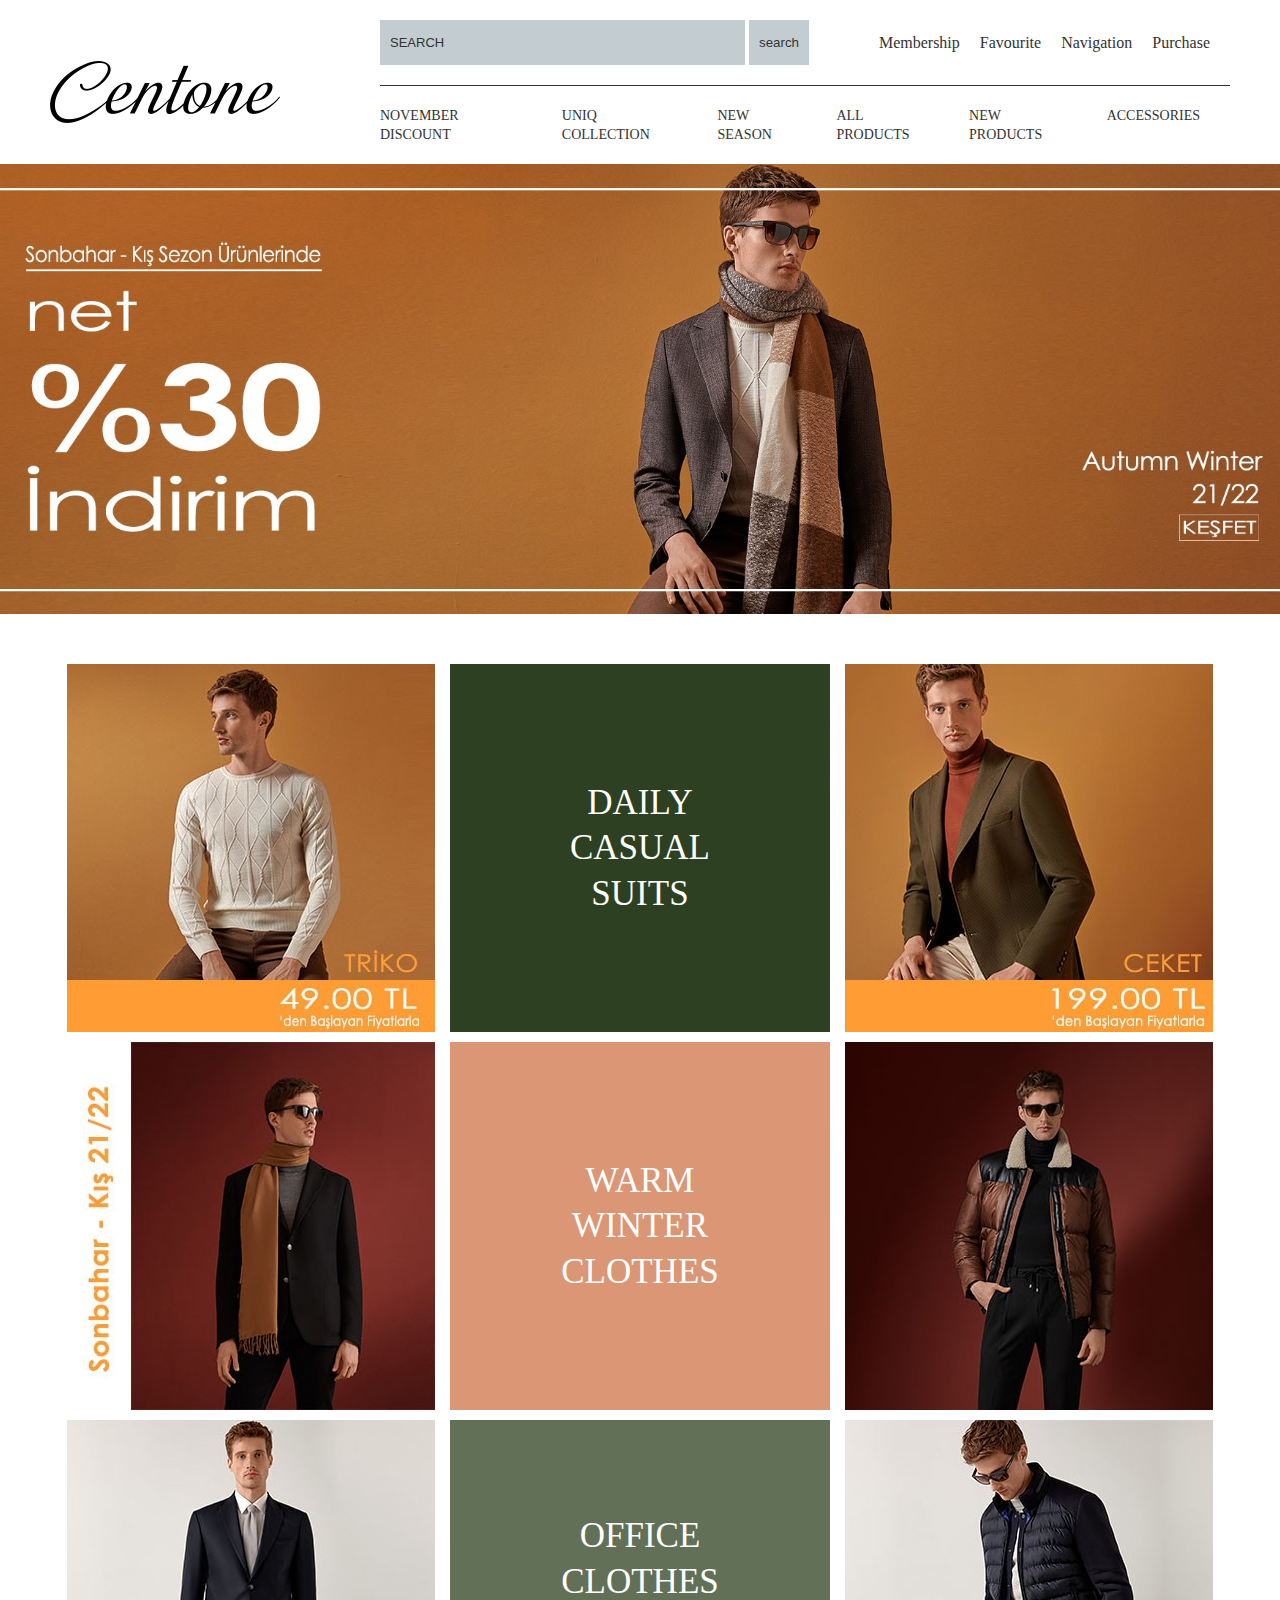
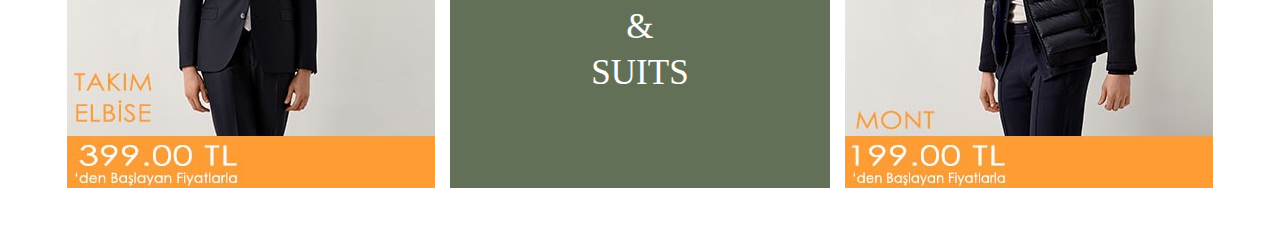
==== homepage.html @ df811024 "modified homepage and detail" ====
<!DOCTYPE html>
<html lang="en">
  <head>
    <meta charset="UTF-8" />
    <meta http-equiv="X-UA-Compatible" content="IE=edge" />
    <meta name="viewport" content="width=device-width, initial-scale=1.0" />
    <title>Centone</title>
    <link rel="stylesheet" href="style.css" />
  </head>
  <body>
    <header class="header">
      <div class="container">
        <div class="header__inner">
          <img class="logo" src="./media/logo.png" alt="centone logo" />
          <div class="header__top">
            <div class="header__top-menu">
              <form class="header__form">
                <input class="header__form-input"
                  type="search"
                  placeholder="search"/>
                <button class="header__form-btn" type="submit">search</button>
              </form>
  
              <nav class="icon-nav">
                <ul class="icon-nav__list">
                  <li class="icon-nav__item">
                    <a href="#" class="icon-nav__link">Membership</a>
                  </li>
                  <li class="icon-nav__item">
                    <a href="#" class="icon-nav__link">Favourite</a>
                  </li>
                  <li class="icon-nav__item">
                    <a href="#" class="icon-nav__link">Navigation</a>
                  </li>
                  <li class="icon-nav__item">
                    <a href="#" class="icon-nav__link">Purchase</a>
                  </li>
                </ul>
              </nav>
            </div>
  
            <nav class="main-nav">
              <ul class="main-nav__list">
                <li class="main-nav__item">
                  <a href="#" class="main-nav__link">November discount</a>
                </li>
                <li class="main-nav__item">
                  <a href="#" class="main-nav__link">Uniq collection</a>
                </li>
                <li class="main-nav__item">
                  <a href="#" class="main-nav__link">New season</a>
                </li>
                <li class="main-nav__item">
                  <a href="#" class="main-nav__link">All products</a>
                </li>
                <li class="main-nav__item">
                  <a href="#" class="main-nav__link">New products</a>
                </li>
                <li class="main-nav__item">
                  <a href="#" class="main-nav__link">Accessories</a>
                </li>
              </ul>
            </nav>
          </div>
        </div>
      </div>

      <div class="banner"></div>
    </header>
    <div class="products-section">
      <div class="section__container">
        <a href="detail.html" class="products__item item-1"><img src="media/triko.jpg" alt="photo of knitwear"></a>
        <a href="detail.html" class="products__item item-2">Daily<br> Casual<br> Suits</a>
        <a href="detail.html" class="products__item item-3"><img src="media/ceket.jpg" alt="photo of jacket"></a>
        <a href="detail.html" class="products__item item-4"><img src="media/scarf.jpg" alt="photo of scarf"></a>
        <a href="detail.html" class="products__item item-5">Warm <br>Winter<br> Clothes</a>
        <a href="detail.html" class="products__item item-6"><img src="media/mont.jpg" alt="photo of coats"></a>
        <a href="detail.html" class="products__item item-7"><img src="media/takim-elbise.jpg" alt="photo of suits"></a>
        <a href="detail.html" class="products__item item-8">Office <br>clothes<br> &<br> Suits</a>
        <a href="detail.html" class="products__item item-9"><img src="media/mont-2.jpg" alt="photo of coats"></a>
      </div>
    </div>
  </body>
</html>
---- style.css ----
* {
  margin: 0;
  padding: 0;
  box-sizing: border-box;
}

body {
  color: #333;
}

ul {
  list-style: none;
}

a {
  text-decoration: none;
  color: inherit;
}
.container {
  max-width: 1650px;
  padding: 0 50px;
  margin: 0 auto;
}

.header {
  padding-top: 20px;
  padding-bottom: 50px;
}

.header__inner {
  display: flex;
  justify-content: space-between;
  align-items: center;
}

.header__top {
  display: flex;
  flex-direction: column;
  flex-grow: 2;
}
.header__top-menu {
  display: flex;
  justify-content: space-between;
  align-items: center;
  padding-bottom: 20px;
  border-bottom: 1px solid #333;

}

.logo {
  margin-right: 100px;
}

.header__form {
}

.header__form-input {
  width: 365px;
  height: 45px;
  background-color: #c3cdd1;
  border: none;
  padding: 5px 10px;
  color: #333;
}

.header__form-input::placeholder {
  color: #333;
  font-size: 13px;
  line-height: 20px;
  text-transform: uppercase;
}

.header__form-btn {
  background-color: #c3cdd1;
  height: 45px;
  border: none;
  padding: 5px 10px;
  color: #333;
  cursor: pointer;
}

.header__form-btn:hover {
  background-color: #aca8a8;
  color: #fff;
}

.icon-nav__list {
  display: flex;
}

.icon-nav__item:not(last-child) {
  margin-right: 20px;
}

.icon-nav__link:hover {
  text-decoration: underline;
  color: #000;
}

.main-nav {
  padding: 20px 0;
}
.main-nav__list {
  display: flex;
}

.main-nav__item:not(last-child) {
  margin-right: 30px;
}

.main-nav__link {
  text-transform: uppercase;
  font-size: 14px;
  line-height: 18px;
}

.main-nav__link:hover {
  text-decoration: underline;
  color: #000;
}

.banner {
  min-height: 450px;
  width: 100%;
  background-image: url(./media/discount.jpg);
  background-size: cover;
  background-repeat: no-repeat;
  background-position: center;
}

.section__container {
  width: 1188px;
  padding: 0 15px;
  margin: 0 auto;
  display: grid;
  grid-template-columns: repeat(3, 1fr);
  grid-template-rows: repeat(3, 1fr);
  gap: 10px;
}

.products-section {
  padding-bottom: 50px;
}

.products__item {
  display: flex;
  align-items: center;
  justify-content: center;
  font-size: 35px;
  line-height: 1.3;
  font-weight: 300;
  color: #fff;
  text-align: center;
  text-transform: uppercase;
}

.item-2 {
  background-color: #2d4022;
}

.item-5 {
  background-color: #db9675;
}

.item-8 {
  background-color: #627057;
}
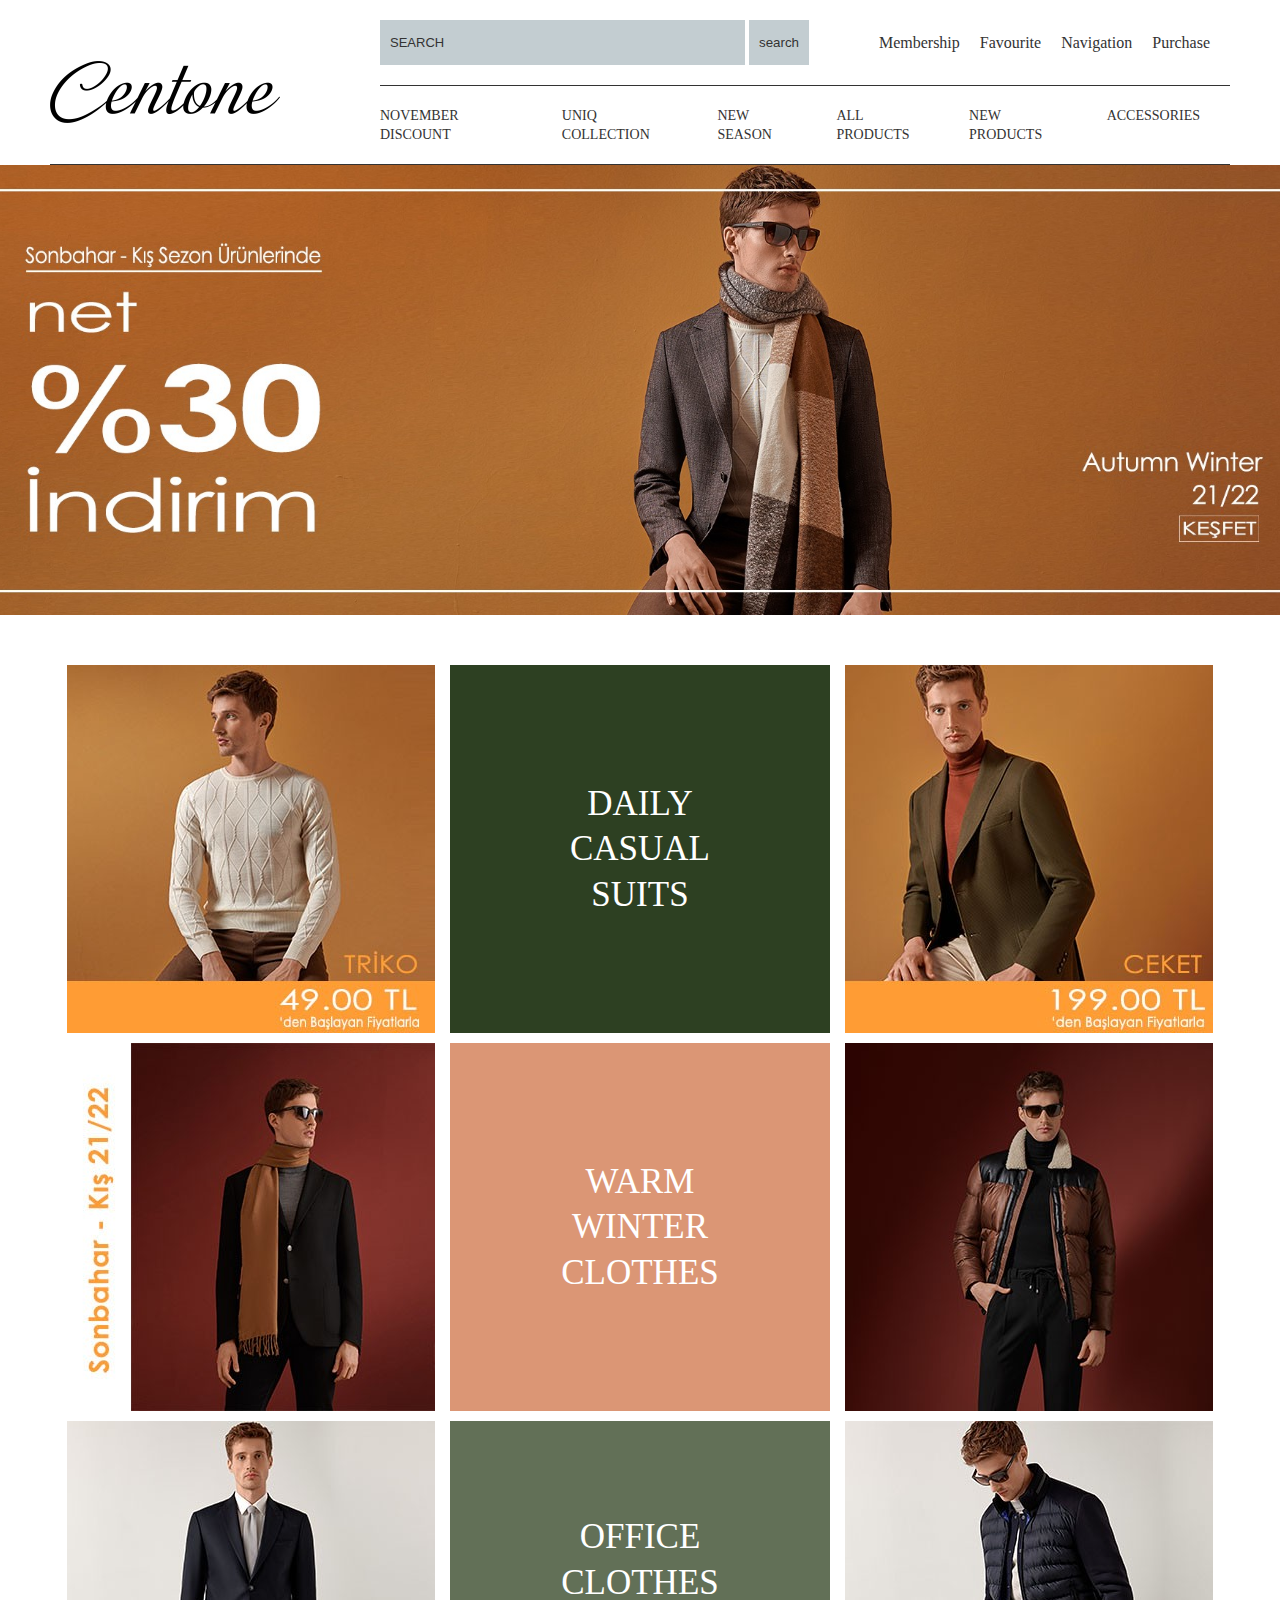
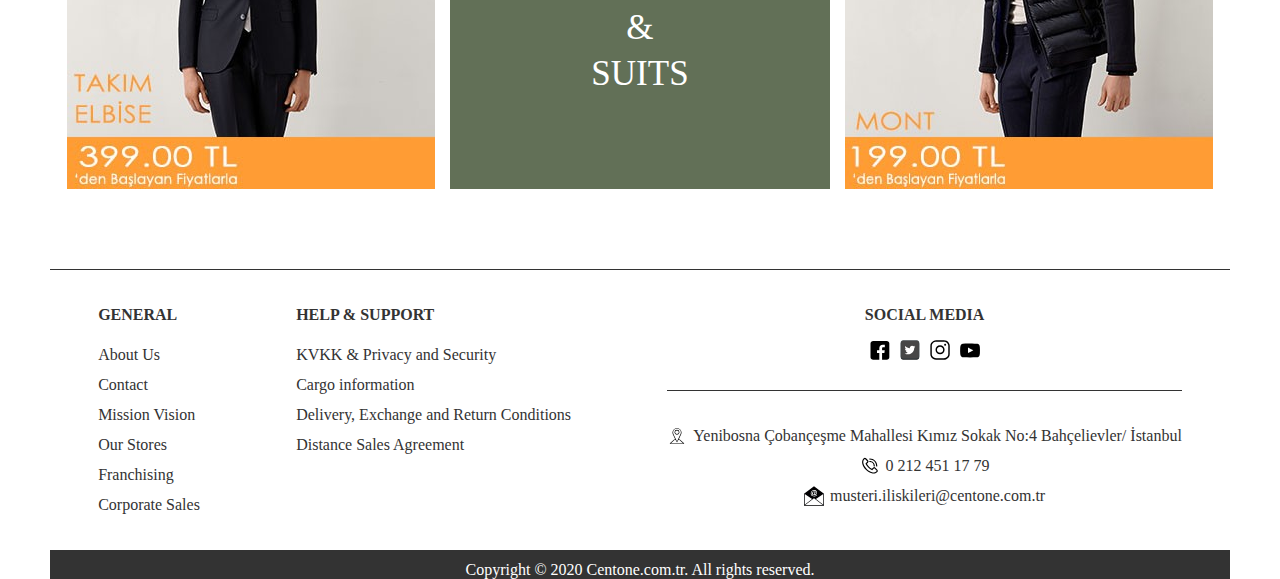
==== commit b3e56b6e: "added footer" ====
--- a/homepage.html
+++ b/homepage.html
@@ -80,5 +80,85 @@
         <a href="detail.html" class="products__item item-9"><img src="media/mont-2.jpg" alt="photo of coats"></a>
       </div>
     </div>
+    <footer class="footer">
+      <div class="container">
+       <div class="footer-top">
+         <div class="footer-menu">
+           <p class="footer-menu__item">
+             General
+           </p>
+           <ul class="footer-menu__list">
+             <li class="footer-menu__item">
+               <a class="footer-menu__link" href="#">About Us</a>
+             </li>
+             <li class="footer-menu__item">
+               <a class="footer-menu__link" href="#">Contact</a>
+             </li>
+             <li class="footer-menu__item">
+               <a class="footer-menu__link" href="#">Mission Vision</a>
+             </li>
+             <li class="footer-menu__item">
+               <a class="footer-menu__link" href="#">Our Stores</a>
+             </li>
+             <li class="footer-menu__item">
+               <a class="footer-menu__link" href="#">Franchising</a>
+             </li>
+             <li class="footer-menu__item">
+               <a class="footer-menu__link" href="#">Corporate Sales</a>
+             </li>
+           </ul>
+         </div>
+         <div class="footer-delivery">
+           <p class="footer-delivery__title">
+             Help & Support
+           </p>
+           <ul class="footer-delivery__list">
+             <li class="footer-delivery__item">
+               <a class="footer-delivery__link" href="#">KVKK & Privacy and Security</a>
+             </li>
+             <li class="footer-delivery__item">
+               <a class="footer-delivery__link" href="#">Cargo information</a>
+             </li>
+             <li class="footer-delivery__item">
+               <a class="footer-delivery__link" href="#">Delivery, Exchange and Return Conditions</a>
+             </li>
+             <li class="footer-delivery__item">
+               <a class="footer-delivery__link" href="#">Distance Sales Agreement</a>
+             </li>
+           </ul>
+         </div>
+         <div class="footer-social">
+           <p class="footer-social__title">
+             Social Media
+           </p>
+           <ul class="footer-social__list">
+             <li class="footer-social__item">
+               <a class="footer-social__link" href="https://www.facebook.com/centoneonline/"><img src="media/facebook.svg" alt="facebook"></a>
+             </li>
+             <li class="footer-social__item">
+               <a class="footer-social__link" href="https://twitter.com/centoneonline"><img src="media/twitter.svg" alt="twitter"></a>
+             </li>
+             <li class="footer-social__item">
+               <a class="footer-social__link" href="https://www.instagram.com/centoneonline/"><img src="media/instagram.svg" alt="instagram"></a>
+             </li>
+             <li class="footer-social__item">
+               <a class="footer-social__link" href="https://www.youtube.com/channel/UCiPnD4jj_-sIjHJXaCa_PuA"><img src="media/youtube.svg" alt="youtube"></a>
+             </li>
+           </ul>
+           <div class="footer-contact">
+             <p class="footer-contact__address">Yenibosna Çobançeşme Mahallesi Kımız Sokak No:4 Bahçelievler/ İstanbul</p>
+             <a class="footer-contact__phone" href="tel:02124511779">0 212 451 17 79</a>
+             <br>
+             <a class="footer-contact__email" href="mailto:musteri.iliskileri@centone.com.tr">musteri.iliskileri@centone.com.tr</a>
+           </div>
+         </div>
+       </div>
+       <div class="footer-bottom">
+         <div class="footer-copy">
+           Copyright © 2020 Centone.com.tr. All rights reserved.
+         </div>
+       </div>
+      </div>
+     </footer>
   </body>
 </html>--- a/style.css
+++ b/style.css
@@ -31,6 +31,7 @@
   display: flex;
   justify-content: space-between;
   align-items: center;
+  border-bottom: 1px solid #333;
 }
 
 .header__top {
@@ -49,9 +50,6 @@
 
 .logo {
   margin-right: 100px;
-}
-
-.header__form {
 }
 
 .header__form-input {
@@ -166,3 +164,213 @@
   background-color: #627057;
 }
 
+.bread-crumbs {
+  padding-left: 55px;
+  padding-bottom: 20px;
+}
+
+.jumper__inner {
+  display: flex;
+  justify-content: space-between;
+}
+
+.jumper__inner-text {
+  width: 400px;
+  text-align: center;
+  height: auto;
+}
+
+.jumper__inner-title {
+  text-transform: uppercase;
+  margin-bottom: 20px;
+  font-weight: bold;
+  font-size: 20px;
+}
+
+.jumper__inner-cost {
+  margin-bottom: 20px;
+  font-size: 20px;
+}
+
+.jumper__inner-cost--discount {
+  padding: 10px 0;
+  border-top: 1px solid #333;
+  border-bottom: 1px solid #333;
+  font-size: 20px;
+}
+
+.jumper__inner-wrapper {
+  display: flex;
+  justify-content: space-evenly;
+  color: white;
+  padding: 20px 0; 
+}
+
+.jumper__inner-color {
+  position: relative;
+  padding-top: 40px;
+  color: black;
+  cursor: pointer;
+  opacity: 0.7;
+}
+
+.jumper__inner-color:before {
+  content: '';
+  position: absolute;
+  width: 30px;
+  height: 30px;
+  background-color: #000;
+  top: 0;
+  left: 2px;
+  border-radius: 50%;
+}
+
+.jumper__inner-color:nth-child(1)::before {
+  background-color: black;
+}
+.jumper__inner-color:nth-child(2)::before {
+  background-color: #c7c72a;
+}
+.jumper__inner-color:nth-child(3)::before {
+  background-color: #6e6e67;
+}
+.jumper__inner-color:nth-child(4)::before {
+  background-color: #0a51e9;
+}
+.jumper__inner-color:nth-child(5)::before {
+  background-color: #2ab5c7;
+}
+
+.jumper__inner-color:hover {
+  text-decoration: underline;
+  opacity: 1;
+}
+
+.size-buttons {
+  display: flex;
+  justify-content: center;
+  margin-bottom: 50px;
+}
+
+.size-buttons__btn {
+  border: 1px solid #a59e9e;
+  width: 40px;
+  height: 40px;
+  border-radius: 10px;
+  padding-top: 10px;
+  background-color: #cec6c6;
+  cursor: pointer;
+}
+
+.size-buttons__btn:hover {
+  color: #ffffff;
+  font-weight: bold;
+  background-color: #000000;
+}
+
+.size-buttons__btn:not(:last-child) {
+  margin-right: 10px;
+}
+
+.cart-button {
+  height: 45px;
+  width: 200px;
+  border: none;
+  padding: 5px 10px;
+  color: #fcfafa;
+  cursor: pointer;
+  background-color: #000000;
+  border: 1px solid transparent;
+  font-size: 20px;
+  border-radius: 10px;
+}
+
+.cart-button:hover {
+  border: 1px solid #070707;
+  color: #000000;
+  background-color: #f8f8f8;
+  
+}
+
+.footer-top {
+  display: flex;
+  justify-content: space-around;
+  padding-top: 30px;
+  padding-bottom: 30px;
+  margin-top: 30px;
+  border-top: 1px solid #333;
+  line-height: 30px;
+}
+
+.footer-bottom {
+  text-align: center;
+  border-top: 1px solid #333;
+  background-color:#333;
+  color: #fff;
+  padding-top: 10px;
+}
+
+.footer-social {
+  text-align: center;
+}
+.footer-social__list {
+  display: flex;
+  justify-content: center;
+  border-bottom: 1px solid #333;
+  padding-bottom: 20px;
+  margin-bottom: 30px;
+}
+
+.footer-top > div > p {
+  text-transform: uppercase;
+  font-weight: bold;
+  margin-bottom: 10px;
+}
+
+.footer-social__link > img {
+  width: 20px;
+  height: 20px;
+}
+
+.footer-social__item:not(:last-child) {
+  margin-right: 10px;
+}
+
+.footer-contact__address, .footer-contact__phone, .footer-contact__email {
+  padding-left: 26px;
+  position: relative;
+}
+.footer-contact__address::before {
+  content: "";
+  position: absolute;
+  background-image: url(./media/place.svg);
+  top: 50%;
+  left: 0;
+  transform: translateY(-50%);
+  width: 20px;
+  height: 20px;
+}
+
+
+.footer-contact__phone::before {
+  content: "";
+  position: absolute;
+  background-image: url(./media/phone.svg);
+  top: 50%;
+  left: 0;
+  transform: translateY(-50%);
+  width: 20px;
+  height: 20px;
+}
+
+.footer-contact__email::before {
+  content: "";
+  position: absolute;
+  background-image: url(./media/email.svg);
+  background-size: contain;
+  top: 50%;
+  left: 0;
+  transform: translateY(-50%);
+  width: 20px;
+  height: 20px;
+}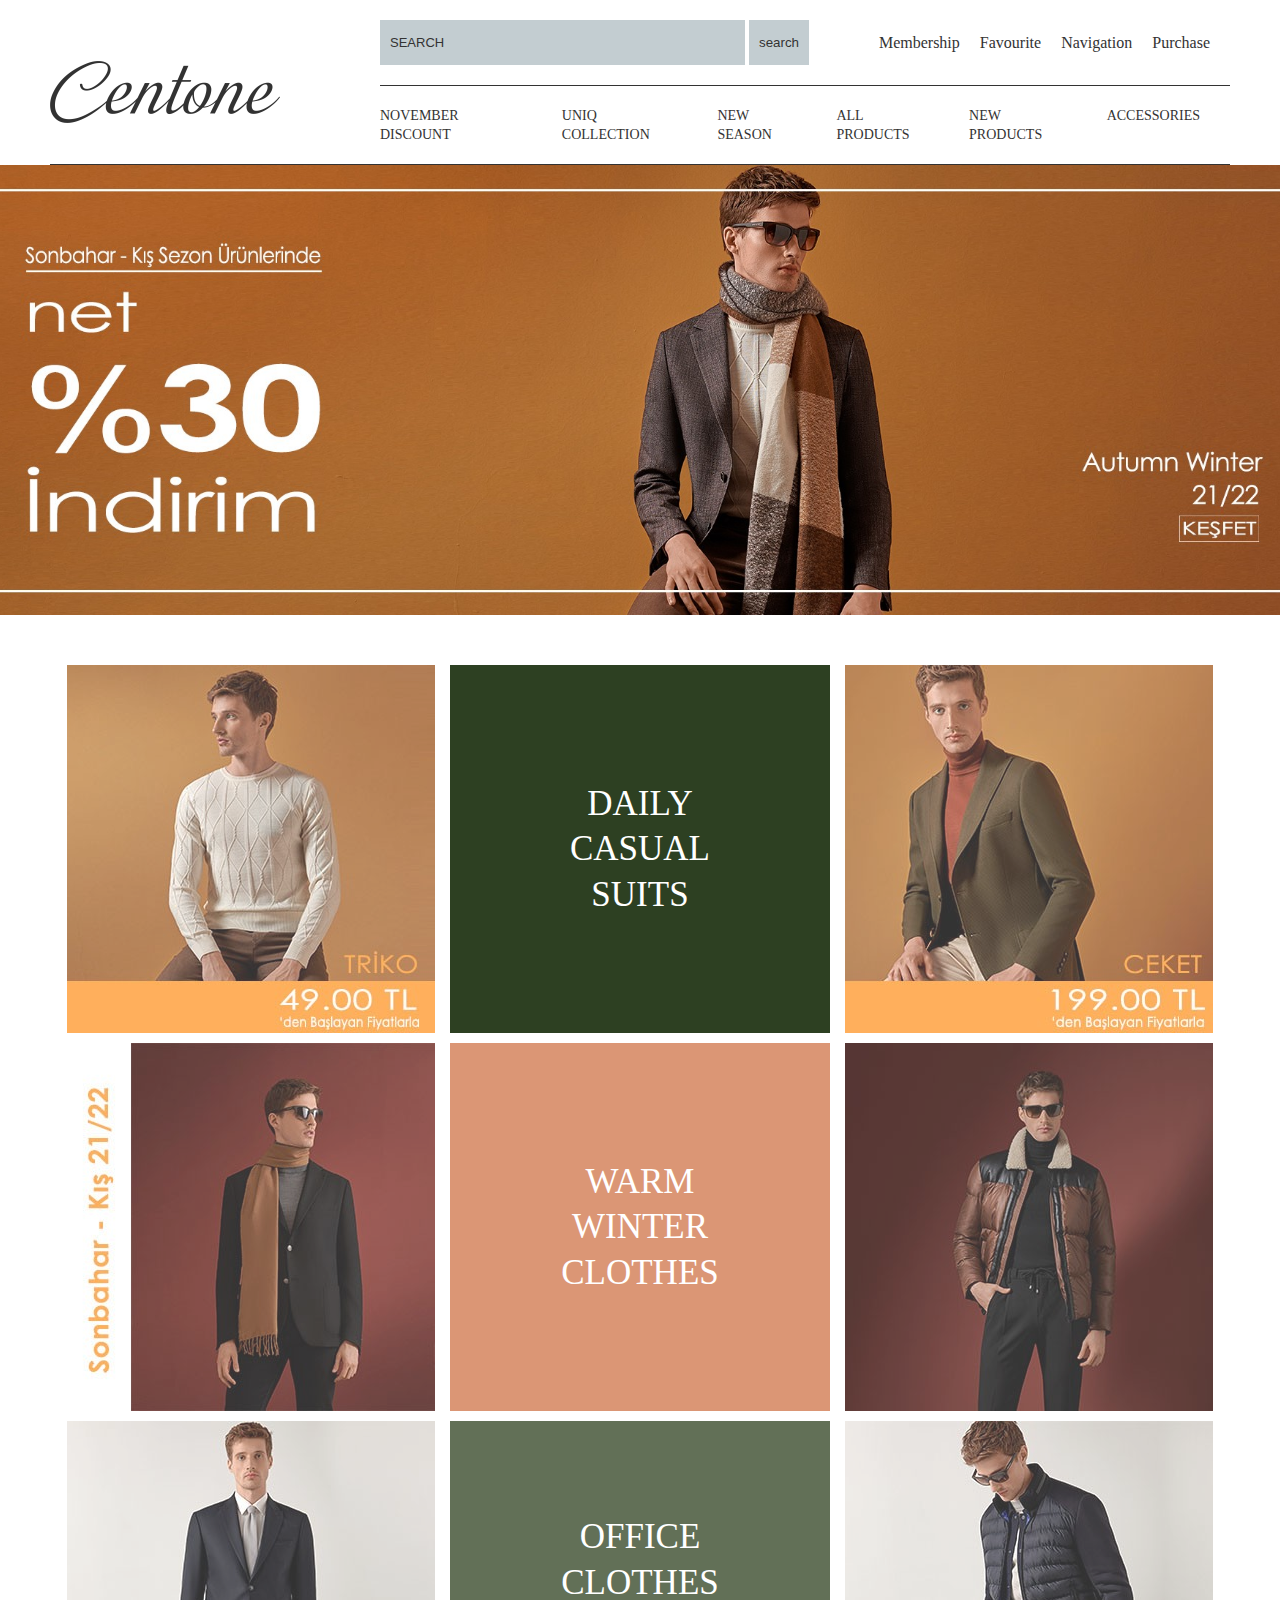
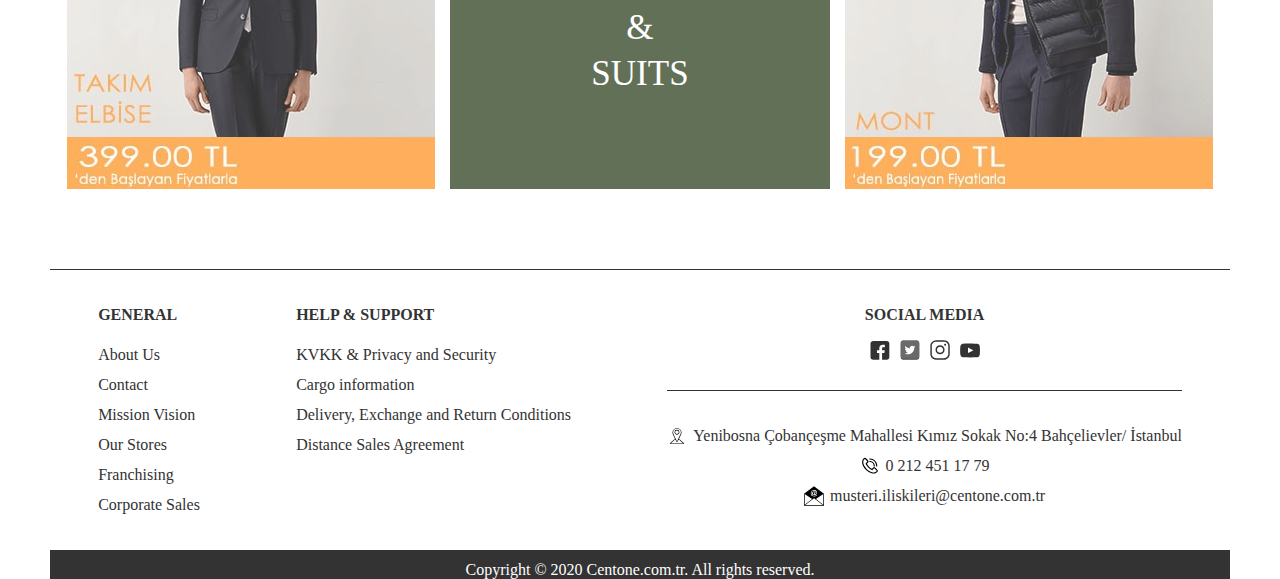
==== commit 78eb14a3: "adding comment to html to test how it works" ====
--- a/homepage.html
+++ b/homepage.html
@@ -1,164 +1,215 @@
 <!DOCTYPE html>
 <html lang="en">
-  <head>
-    <meta charset="UTF-8" />
-    <meta http-equiv="X-UA-Compatible" content="IE=edge" />
-    <meta name="viewport" content="width=device-width, initial-scale=1.0" />
-    <title>Centone</title>
-    <link rel="stylesheet" href="style.css" />
-  </head>
-  <body>
-    <header class="header">
-      <div class="container">
-        <div class="header__inner">
-          <img class="logo" src="./media/logo.png" alt="centone logo" />
-          <div class="header__top">
-            <div class="header__top-menu">
-              <form class="header__form">
-                <input class="header__form-input"
-                  type="search"
-                  placeholder="search"/>
-                <button class="header__form-btn" type="submit">search</button>
-              </form>
-  
-              <nav class="icon-nav">
-                <ul class="icon-nav__list">
-                  <li class="icon-nav__item">
-                    <a href="#" class="icon-nav__link">Membership</a>
-                  </li>
-                  <li class="icon-nav__item">
-                    <a href="#" class="icon-nav__link">Favourite</a>
-                  </li>
-                  <li class="icon-nav__item">
-                    <a href="#" class="icon-nav__link">Navigation</a>
-                  </li>
-                  <li class="icon-nav__item">
-                    <a href="#" class="icon-nav__link">Purchase</a>
-                  </li>
-                </ul>
-              </nav>
-            </div>
-  
-            <nav class="main-nav">
-              <ul class="main-nav__list">
-                <li class="main-nav__item">
-                  <a href="#" class="main-nav__link">November discount</a>
-                </li>
-                <li class="main-nav__item">
-                  <a href="#" class="main-nav__link">Uniq collection</a>
-                </li>
-                <li class="main-nav__item">
-                  <a href="#" class="main-nav__link">New season</a>
-                </li>
-                <li class="main-nav__item">
-                  <a href="#" class="main-nav__link">All products</a>
-                </li>
-                <li class="main-nav__item">
-                  <a href="#" class="main-nav__link">New products</a>
-                </li>
-                <li class="main-nav__item">
-                  <a href="#" class="main-nav__link">Accessories</a>
-                </li>
-              </ul>
-            </nav>
-          </div>
-        </div>
-      </div>
+	<head>
+		<meta charset="UTF-8" />
+		<meta http-equiv="X-UA-Compatible" content="IE=edge" />
+		<meta name="viewport" content="width=device-width, initial-scale=1.0" />
+		<title>Centone</title>
+		<link rel="stylesheet" href="style.css" />
+	</head>
+	<body>
+		<header class="header">
+			<div class="container">
+				<div class="header__inner">
+					<img class="logo" src="./media/logo.png" alt="centone logo" />
+					<div class="header__top">
+						<div class="header__top-menu">
+							<form class="header__form">
+								<input
+									class="header__form-input"
+									type="search"
+									placeholder="search"
+								/>
+								<button class="header__form-btn" type="submit">search</button>
+							</form>
 
-      <div class="banner"></div>
-    </header>
-    <div class="products-section">
-      <div class="section__container">
-        <a href="detail.html" class="products__item item-1"><img src="media/triko.jpg" alt="photo of knitwear"></a>
-        <a href="detail.html" class="products__item item-2">Daily<br> Casual<br> Suits</a>
-        <a href="detail.html" class="products__item item-3"><img src="media/ceket.jpg" alt="photo of jacket"></a>
-        <a href="detail.html" class="products__item item-4"><img src="media/scarf.jpg" alt="photo of scarf"></a>
-        <a href="detail.html" class="products__item item-5">Warm <br>Winter<br> Clothes</a>
-        <a href="detail.html" class="products__item item-6"><img src="media/mont.jpg" alt="photo of coats"></a>
-        <a href="detail.html" class="products__item item-7"><img src="media/takim-elbise.jpg" alt="photo of suits"></a>
-        <a href="detail.html" class="products__item item-8">Office <br>clothes<br> &<br> Suits</a>
-        <a href="detail.html" class="products__item item-9"><img src="media/mont-2.jpg" alt="photo of coats"></a>
-      </div>
-    </div>
-    <footer class="footer">
-      <div class="container">
-       <div class="footer-top">
-         <div class="footer-menu">
-           <p class="footer-menu__item">
-             General
-           </p>
-           <ul class="footer-menu__list">
-             <li class="footer-menu__item">
-               <a class="footer-menu__link" href="#">About Us</a>
-             </li>
-             <li class="footer-menu__item">
-               <a class="footer-menu__link" href="#">Contact</a>
-             </li>
-             <li class="footer-menu__item">
-               <a class="footer-menu__link" href="#">Mission Vision</a>
-             </li>
-             <li class="footer-menu__item">
-               <a class="footer-menu__link" href="#">Our Stores</a>
-             </li>
-             <li class="footer-menu__item">
-               <a class="footer-menu__link" href="#">Franchising</a>
-             </li>
-             <li class="footer-menu__item">
-               <a class="footer-menu__link" href="#">Corporate Sales</a>
-             </li>
-           </ul>
-         </div>
-         <div class="footer-delivery">
-           <p class="footer-delivery__title">
-             Help & Support
-           </p>
-           <ul class="footer-delivery__list">
-             <li class="footer-delivery__item">
-               <a class="footer-delivery__link" href="#">KVKK & Privacy and Security</a>
-             </li>
-             <li class="footer-delivery__item">
-               <a class="footer-delivery__link" href="#">Cargo information</a>
-             </li>
-             <li class="footer-delivery__item">
-               <a class="footer-delivery__link" href="#">Delivery, Exchange and Return Conditions</a>
-             </li>
-             <li class="footer-delivery__item">
-               <a class="footer-delivery__link" href="#">Distance Sales Agreement</a>
-             </li>
-           </ul>
-         </div>
-         <div class="footer-social">
-           <p class="footer-social__title">
-             Social Media
-           </p>
-           <ul class="footer-social__list">
-             <li class="footer-social__item">
-               <a class="footer-social__link" href="https://www.facebook.com/centoneonline/"><img src="media/facebook.svg" alt="facebook"></a>
-             </li>
-             <li class="footer-social__item">
-               <a class="footer-social__link" href="https://twitter.com/centoneonline"><img src="media/twitter.svg" alt="twitter"></a>
-             </li>
-             <li class="footer-social__item">
-               <a class="footer-social__link" href="https://www.instagram.com/centoneonline/"><img src="media/instagram.svg" alt="instagram"></a>
-             </li>
-             <li class="footer-social__item">
-               <a class="footer-social__link" href="https://www.youtube.com/channel/UCiPnD4jj_-sIjHJXaCa_PuA"><img src="media/youtube.svg" alt="youtube"></a>
-             </li>
-           </ul>
-           <div class="footer-contact">
-             <p class="footer-contact__address">Yenibosna Çobançeşme Mahallesi Kımız Sokak No:4 Bahçelievler/ İstanbul</p>
-             <a class="footer-contact__phone" href="tel:02124511779">0 212 451 17 79</a>
-             <br>
-             <a class="footer-contact__email" href="mailto:musteri.iliskileri@centone.com.tr">musteri.iliskileri@centone.com.tr</a>
-           </div>
-         </div>
-       </div>
-       <div class="footer-bottom">
-         <div class="footer-copy">
-           Copyright © 2020 Centone.com.tr. All rights reserved.
-         </div>
-       </div>
-      </div>
-     </footer>
-  </body>
-</html>+							<nav class="icon-nav">
+								<ul class="icon-nav__list">
+									<li class="icon-nav__item">
+										<a href="#" class="icon-nav__link">Membership</a>
+									</li>
+									<li class="icon-nav__item">
+										<a href="#" class="icon-nav__link">Favourite</a>
+									</li>
+									<li class="icon-nav__item">
+										<a href="#" class="icon-nav__link">Navigation</a>
+									</li>
+									<li class="icon-nav__item">
+										<a href="#" class="icon-nav__link">Purchase</a>
+									</li>
+								</ul>
+							</nav>
+						</div>
+
+						<nav class="main-nav">
+							<ul class="main-nav__list">
+								<li class="main-nav__item">
+									<a href="#" class="main-nav__link">November discount</a>
+								</li>
+								<li class="main-nav__item">
+									<a href="#" class="main-nav__link">Uniq collection</a>
+								</li>
+								<li class="main-nav__item">
+									<a href="#" class="main-nav__link">New season</a>
+								</li>
+								<li class="main-nav__item">
+									<a href="#" class="main-nav__link">All products</a>
+								</li>
+								<li class="main-nav__item">
+									<a href="#" class="main-nav__link">New products</a>
+								</li>
+								<li class="main-nav__item">
+									<a href="#" class="main-nav__link">Accessories</a>
+								</li>
+							</ul>
+						</nav>
+					</div>
+				</div>
+			</div>
+
+			<div class="banner"></div>
+		</header>
+		<div class="products-section">
+			<div class="section__container">
+				<a href="detail.html" class="products__item item-1"
+					><img src="media/triko.jpg" alt="photo of knitwear"
+				/></a>
+				<a href="detail.html" class="products__item item-2"
+					>Daily<br />
+					Casual<br />
+					Suits</a
+				>
+				<a href="detail.html" class="products__item item-3"
+					><img src="media/ceket.jpg" alt="photo of jacket"
+				/></a>
+				<a href="detail.html" class="products__item item-4"
+					><img src="media/scarf.jpg" alt="photo of scarf"
+				/></a>
+				<a href="detail.html" class="products__item item-5"
+					>Warm <br />Winter<br />
+					Clothes</a
+				>
+				<a href="detail.html" class="products__item item-6"
+					><img src="media/mont.jpg" alt="photo of coats"
+				/></a>
+				<a href="detail.html" class="products__item item-7"
+					><img src="media/takim-elbise.jpg" alt="photo of suits"
+				/></a>
+				<a href="detail.html" class="products__item item-8"
+					>Office <br />clothes<br />
+					&<br />
+					Suits</a
+				>
+				<a href="detail.html" class="products__item item-9"
+					><img src="media/mont-2.jpg" alt="photo of coats"
+				/></a>
+			</div>
+		</div>
+		<footer class="footer">
+			<div class="container">
+				<div class="footer-top">
+					<div class="footer-menu">
+						<p class="footer-menu__item">General</p>
+						<ul class="footer-menu__list">
+							<li class="footer-menu__item">
+								<a class="footer-menu__link" href="#">About Us</a>
+							</li>
+							<li class="footer-menu__item">
+								<a class="footer-menu__link" href="#">Contact</a>
+							</li>
+							<li class="footer-menu__item">
+								<a class="footer-menu__link" href="#">Mission Vision</a>
+							</li>
+							<li class="footer-menu__item">
+								<a class="footer-menu__link" href="#">Our Stores</a>
+							</li>
+							<li class="footer-menu__item">
+								<a class="footer-menu__link" href="#">Franchising</a>
+							</li>
+							<li class="footer-menu__item">
+								<a class="footer-menu__link" href="#">Corporate Sales</a>
+							</li>
+						</ul>
+					</div>
+					<div class="footer-delivery">
+						<p class="footer-delivery__title">Help & Support</p>
+						<ul class="footer-delivery__list">
+							<li class="footer-delivery__item">
+								<a class="footer-delivery__link" href="#"
+									>KVKK & Privacy and Security</a
+								>
+							</li>
+							<li class="footer-delivery__item">
+								<a class="footer-delivery__link" href="#">Cargo information</a>
+							</li>
+							<li class="footer-delivery__item">
+								<a class="footer-delivery__link" href="#"
+									>Delivery, Exchange and Return Conditions</a
+								>
+							</li>
+							<li class="footer-delivery__item">
+								<a class="footer-delivery__link" href="#"
+									>Distance Sales Agreement</a
+								>
+							</li>
+						</ul>
+					</div>
+					<div class="footer-social">
+						<p class="footer-social__title">Social Media</p>
+						<ul class="footer-social__list">
+							<li class="footer-social__item">
+								<a
+									class="footer-social__link"
+									href="https://www.facebook.com/centoneonline/"
+									><img src="media/facebook.svg" alt="facebook"
+								/></a>
+							</li>
+							<li class="footer-social__item">
+								<a
+									class="footer-social__link"
+									href="https://twitter.com/centoneonline"
+									><img src="media/twitter.svg" alt="twitter"
+								/></a>
+							</li>
+							<li class="footer-social__item">
+								<a
+									class="footer-social__link"
+									href="https://www.instagram.com/centoneonline/"
+									><img src="media/instagram.svg" alt="instagram"
+								/></a>
+							</li>
+							<li class="footer-social__item">
+								<a
+									class="footer-social__link"
+									href="https://www.youtube.com/channel/UCiPnD4jj_-sIjHJXaCa_PuA"
+									><img src="media/youtube.svg" alt="youtube"
+								/></a>
+							</li>
+						</ul>
+						<div class="footer-contact">
+							<p class="footer-contact__address">
+								Yenibosna Çobançeşme Mahallesi Kımız Sokak No:4 Bahçelievler/
+								İstanbul
+							</p>
+							<a class="footer-contact__phone" href="tel:02124511779"
+								>0 212 451 17 79</a
+							>
+							<br />
+							<a
+								class="footer-contact__email"
+								href="mailto:musteri.iliskileri@centone.com.tr"
+								>musteri.iliskileri@centone.com.tr</a
+							>
+						</div>
+					</div>
+				</div>
+				<div class="footer-bottom">
+					<div class="footer-copy">
+						Copyright © 2020 Centone.com.tr. All rights reserved.
+					</div>
+				</div>
+			</div>
+			<!-- <section class="test"></section> -->
+		</footer>
+	</body>
+</html>
--- a/style.css
+++ b/style.css
@@ -90,9 +90,15 @@
   margin-right: 20px;
 }
 
+.icon-nav__link {
+  display: inline-block;
+  transition: transform 1s;
+}
+
 .icon-nav__link:hover {
   text-decoration: underline;
-  color: #000;
+  color: #333;
+  transform:scale(1.1) 
 }
 
 .main-nav {
@@ -138,6 +144,14 @@
 
 .products-section {
   padding-bottom: 50px;
+}
+
+img {
+  opacity: 0.8;
+}
+
+img:hover {
+  opacity: 1.0;
 }
 
 .products__item {
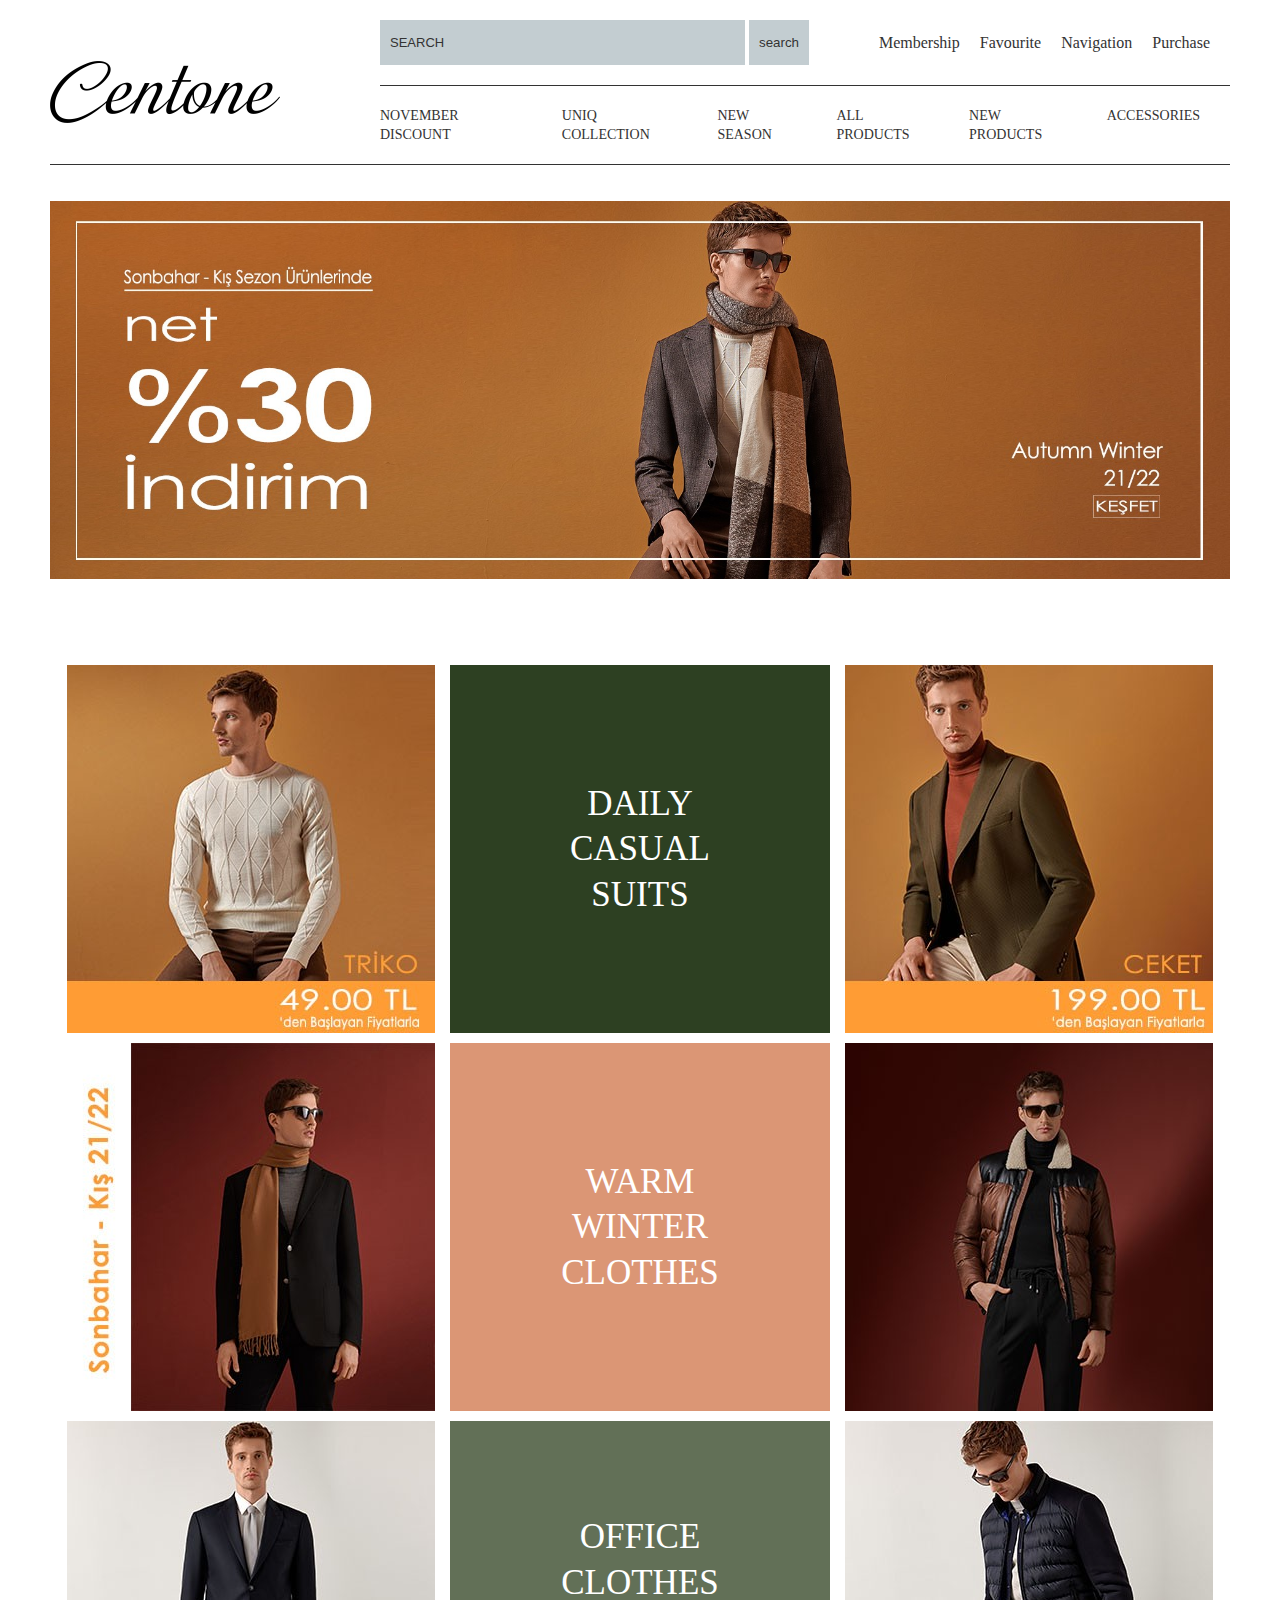
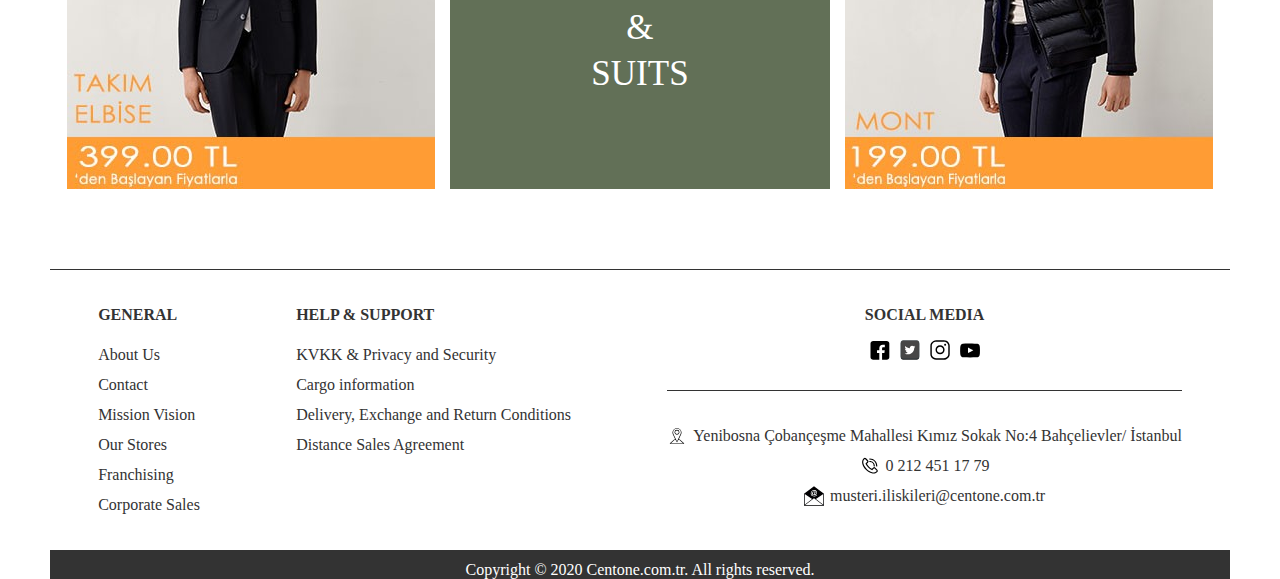
==== commit 591934e3: "responsive header" ====
--- a/homepage.html
+++ b/homepage.html
@@ -15,11 +15,7 @@
 					<div class="header__top">
 						<div class="header__top-menu">
 							<form class="header__form">
-								<input
-									class="header__form-input"
-									type="search"
-									placeholder="search"
-								/>
+								<input class="header__form-input" type="search" placeholder="search" />
 								<button class="header__form-btn" type="submit">search</button>
 							</form>
 
@@ -65,44 +61,63 @@
 						</nav>
 					</div>
 				</div>
+				<div class="banner"></div>
+				<div class="banner-text">
+					<h1 class="banner-text__title">Discount 30%</h1>
+					<p>Autumn-Winter 21/22</p>
+					<a class="banner-text__btn" href="detail.html">More</a>
+				</div>
 			</div>
-
-			<div class="banner"></div>
 		</header>
 		<div class="products-section">
 			<div class="section__container">
-				<a href="detail.html" class="products__item item-1"
-					><img src="media/triko.jpg" alt="photo of knitwear"
-				/></a>
-				<a href="detail.html" class="products__item item-2"
-					>Daily<br />
-					Casual<br />
-					Suits</a
-				>
-				<a href="detail.html" class="products__item item-3"
-					><img src="media/ceket.jpg" alt="photo of jacket"
-				/></a>
-				<a href="detail.html" class="products__item item-4"
-					><img src="media/scarf.jpg" alt="photo of scarf"
-				/></a>
-				<a href="detail.html" class="products__item item-5"
-					>Warm <br />Winter<br />
-					Clothes</a
-				>
-				<a href="detail.html" class="products__item item-6"
-					><img src="media/mont.jpg" alt="photo of coats"
-				/></a>
-				<a href="detail.html" class="products__item item-7"
-					><img src="media/takim-elbise.jpg" alt="photo of suits"
-				/></a>
-				<a href="detail.html" class="products__item item-8"
-					>Office <br />clothes<br />
-					&<br />
-					Suits</a
-				>
-				<a href="detail.html" class="products__item item-9"
-					><img src="media/mont-2.jpg" alt="photo of coats"
-				/></a>
+				<ul class="products__item">
+					<li class="products__item-list">
+						<a href="detail.html" class="products__item-link item-1"
+							><p class="products__item-text">More detail</p>
+							<img src="media/triko.jpg" alt="photo of knitwear"
+						/></a>
+					</li>
+					<li class="products__item-list">
+						<a href="detail.html" class="products__item-link item-2"> Daily<br />Casual<br />Suits</a>
+					</li>
+					<li class="products__item-list">
+						<a href="detail.html" class="products__item-link item-3"
+							><p class="products__item-text">More detail</p>
+							<img src="media/ceket.jpg" alt="photo of jacket"
+						/></a>
+					</li>
+					<li class="products__item-list">
+						<a href="detail.html" class="products__item-link item-4"
+							><p class="products__item-text">More detail</p>
+							<img src="media/scarf.jpg" alt="photo of scarf"
+						/></a>
+					</li>
+					<li class="products__item-list">
+						<a href="detail.html" class="products__item-link item-5"> Warm <br />Winter<br />Clothes</a>
+					</li>
+					<li class="products__item-list">
+						<a href="detail.html" class="products__item-link item-6"
+							><p class="products__item-text">More detail</p>
+							<img src="media/mont.jpg" alt="photo of coats"
+						/></a>
+					</li>
+					<li class="products__item-list">
+						<a href="detail.html" class="products__item-link item-7"
+							><p class="products__item-text">More detail</p>
+							<img src="media/takim-elbise.jpg" alt="photo of suits"
+						/></a>
+					</li>
+					<li class="products__item-list">
+						<a href="detail.html" class="products__item-link item-8"> Office<br />clothes<br />&<br />Suits</a>
+					</li>
+					<li class="products__item-list">
+						<a href="detail.html" class="products__item-link item-9"
+							><p class="products__item-text">More detail</p>
+							<img src="media/mont-2.jpg" alt="photo of coats"
+						/></a>
+					</li>
+				</ul>
 			</div>
 		</div>
 		<footer class="footer">
@@ -135,22 +150,16 @@
 						<p class="footer-delivery__title">Help & Support</p>
 						<ul class="footer-delivery__list">
 							<li class="footer-delivery__item">
-								<a class="footer-delivery__link" href="#"
-									>KVKK & Privacy and Security</a
-								>
+								<a class="footer-delivery__link" href="#">KVKK & Privacy and Security</a>
 							</li>
 							<li class="footer-delivery__item">
 								<a class="footer-delivery__link" href="#">Cargo information</a>
 							</li>
 							<li class="footer-delivery__item">
-								<a class="footer-delivery__link" href="#"
-									>Delivery, Exchange and Return Conditions</a
-								>
+								<a class="footer-delivery__link" href="#">Delivery, Exchange and Return Conditions</a>
 							</li>
 							<li class="footer-delivery__item">
-								<a class="footer-delivery__link" href="#"
-									>Distance Sales Agreement</a
-								>
+								<a class="footer-delivery__link" href="#">Distance Sales Agreement</a>
 							</li>
 						</ul>
 					</div>
@@ -158,58 +167,31 @@
 						<p class="footer-social__title">Social Media</p>
 						<ul class="footer-social__list">
 							<li class="footer-social__item">
-								<a
-									class="footer-social__link"
-									href="https://www.facebook.com/centoneonline/"
-									><img src="media/facebook.svg" alt="facebook"
-								/></a>
+								<a class="footer-social__link" href="https://www.facebook.com/centoneonline/"><img src="media/facebook.svg" alt="facebook" /></a>
 							</li>
 							<li class="footer-social__item">
-								<a
-									class="footer-social__link"
-									href="https://twitter.com/centoneonline"
-									><img src="media/twitter.svg" alt="twitter"
-								/></a>
+								<a class="footer-social__link" href="https://twitter.com/centoneonline"><img src="media/twitter.svg" alt="twitter" /></a>
 							</li>
 							<li class="footer-social__item">
-								<a
-									class="footer-social__link"
-									href="https://www.instagram.com/centoneonline/"
-									><img src="media/instagram.svg" alt="instagram"
-								/></a>
+								<a class="footer-social__link" href="https://www.instagram.com/centoneonline/"><img src="media/instagram.svg" alt="instagram" /></a>
 							</li>
 							<li class="footer-social__item">
-								<a
-									class="footer-social__link"
-									href="https://www.youtube.com/channel/UCiPnD4jj_-sIjHJXaCa_PuA"
-									><img src="media/youtube.svg" alt="youtube"
-								/></a>
+								<a class="footer-social__link" href="https://www.youtube.com/channel/UCiPnD4jj_-sIjHJXaCa_PuA"><img src="media/youtube.svg" alt="youtube" /></a>
 							</li>
 						</ul>
 						<div class="footer-contact">
-							<p class="footer-contact__address">
-								Yenibosna Çobançeşme Mahallesi Kımız Sokak No:4 Bahçelievler/
-								İstanbul
-							</p>
-							<a class="footer-contact__phone" href="tel:02124511779"
-								>0 212 451 17 79</a
-							>
+							<p class="footer-contact__address">Yenibosna Çobançeşme Mahallesi Kımız Sokak No:4 Bahçelievler/ İstanbul</p>
+							<a class="footer-contact__phone" href="tel:02124511779">0 212 451 17 79</a>
 							<br />
-							<a
-								class="footer-contact__email"
-								href="mailto:musteri.iliskileri@centone.com.tr"
-								>musteri.iliskileri@centone.com.tr</a
-							>
+							<a class="footer-contact__email" href="mailto:musteri.iliskileri@centone.com.tr">musteri.iliskileri@centone.com.tr</a>
 						</div>
 					</div>
 				</div>
 				<div class="footer-bottom">
-					<div class="footer-copy">
-						Copyright © 2020 Centone.com.tr. All rights reserved.
-					</div>
+					<div class="footer-copy">Copyright © 2020 Centone.com.tr. All rights reserved.</div>
 				</div>
 			</div>
-			<!-- <section class="test"></section> -->
+			<!-- <section class="test">test</section> -->
 		</footer>
 	</body>
 </html>
--- a/style.css
+++ b/style.css
@@ -1,390 +1,622 @@
 * {
-  margin: 0;
-  padding: 0;
-  box-sizing: border-box;
+	margin: 0;
+	padding: 0;
+	box-sizing: border-box;
 }
 
 body {
-  color: #333;
+	color: #333;
 }
 
 ul {
-  list-style: none;
+	list-style: none;
 }
 
 a {
-  text-decoration: none;
-  color: inherit;
+	text-decoration: none;
+	color: inherit;
 }
 .container {
-  max-width: 1650px;
-  padding: 0 50px;
-  margin: 0 auto;
+	max-width: 1650px;
+	padding: 0 50px;
+	margin: 0 auto;
 }
 
 .header {
-  padding-top: 20px;
-  padding-bottom: 50px;
+	padding-top: 20px;
+	padding-bottom: 50px;
 }
 
 .header__inner {
-  display: flex;
-  justify-content: space-between;
-  align-items: center;
-  border-bottom: 1px solid #333;
+	display: flex;
+	justify-content: space-between;
+	align-items: center;
+	border-bottom: 1px solid #333;
 }
 
 .header__top {
-  display: flex;
-  flex-direction: column;
-  flex-grow: 2;
+	display: flex;
+	flex-direction: column;
+	flex-grow: 2;
 }
 .header__top-menu {
-  display: flex;
-  justify-content: space-between;
-  align-items: center;
-  padding-bottom: 20px;
-  border-bottom: 1px solid #333;
-
+	display: flex;
+	justify-content: space-between;
+	align-items: center;
+	padding-bottom: 20px;
+	border-bottom: 1px solid #333;
 }
 
 .logo {
-  margin-right: 100px;
+	margin-right: 100px;
 }
 
 .header__form-input {
-  width: 365px;
-  height: 45px;
-  background-color: #c3cdd1;
-  border: none;
-  padding: 5px 10px;
-  color: #333;
+	width: 365px;
+	height: 45px;
+	background-color: #c3cdd1;
+	border: none;
+	padding: 5px 10px;
+	color: #333;
 }
 
 .header__form-input::placeholder {
-  color: #333;
-  font-size: 13px;
-  line-height: 20px;
-  text-transform: uppercase;
+	color: #333;
+	font-size: 13px;
+	line-height: 20px;
+	text-transform: uppercase;
 }
 
 .header__form-btn {
-  background-color: #c3cdd1;
-  height: 45px;
-  border: none;
-  padding: 5px 10px;
-  color: #333;
-  cursor: pointer;
+	background-color: #c3cdd1;
+	height: 45px;
+	border: none;
+	padding: 5px 10px;
+	color: #333;
+	cursor: pointer;
 }
 
 .header__form-btn:hover {
-  background-color: #aca8a8;
-  color: #fff;
+	background-color: #aca8a8;
+	color: #fff;
 }
 
 .icon-nav__list {
-  display: flex;
+	display: flex;
 }
 
 .icon-nav__item:not(last-child) {
-  margin-right: 20px;
+	margin-right: 20px;
 }
 
 .icon-nav__link {
-  display: inline-block;
-  transition: transform 1s;
+	display: inline-block;
+	transition: transform 1s;
 }
 
 .icon-nav__link:hover {
-  text-decoration: underline;
-  color: #333;
-  transform:scale(1.1) 
+	text-decoration: underline;
+	color: #333;
+	transform: scale(1.1);
 }
 
 .main-nav {
-  padding: 20px 0;
+	padding: 20px 0;
 }
 .main-nav__list {
-  display: flex;
+	display: flex;
 }
 
 .main-nav__item:not(last-child) {
-  margin-right: 30px;
+	margin-right: 30px;
 }
 
 .main-nav__link {
-  text-transform: uppercase;
-  font-size: 14px;
-  line-height: 18px;
+	text-transform: uppercase;
+	font-size: 14px;
+	line-height: 18px;
 }
 
 .main-nav__link:hover {
-  text-decoration: underline;
-  color: #000;
+	text-decoration: underline;
+	color: #000;
 }
 
 .banner {
-  min-height: 450px;
-  width: 100%;
-  background-image: url(./media/discount.jpg);
-  background-size: cover;
-  background-repeat: no-repeat;
-  background-position: center;
-}
-
-.section__container {
-  width: 1188px;
-  padding: 0 15px;
-  margin: 0 auto;
-  display: grid;
-  grid-template-columns: repeat(3, 1fr);
-  grid-template-rows: repeat(3, 1fr);
-  gap: 10px;
+	min-height: 450px;
+	width: 100%;
+	background-image: url(./media/discount.jpg);
+	background-size: contain;
+	background-repeat: no-repeat;
+	background-position: center;
+	padding: 0 50px;
+	margin: 0 auto;
+}
+
+.banner-text {
+	display: none;
+}
+
+.products__item {
+	width: 1188px;
+	padding: 0 15px;
+	margin: 0 auto;
+	display: grid;
+	grid-template-columns: repeat(3, 1fr);
+	grid-template-rows: repeat(3, 1fr);
+	gap: 10px;
 }
 
 .products-section {
-  padding-bottom: 50px;
-}
-
-img {
-  opacity: 0.8;
-}
-
-img:hover {
-  opacity: 1.0;
-}
-
-.products__item {
-  display: flex;
-  align-items: center;
-  justify-content: center;
-  font-size: 35px;
-  line-height: 1.3;
-  font-weight: 300;
-  color: #fff;
-  text-align: center;
-  text-transform: uppercase;
+	padding-bottom: 50px;
+}
+
+.products__item-link > img {
+	opacity: 1;
+}
+
+.products__item-link > img:hover {
+	opacity: 0.2;
+}
+
+.products__item-list:hover .products__item-text {
+	display: block;
+	border: 2px solid #000;
+	font-size: small;
+	color: #000;
+	padding: 10px 15px;
+	font-weight: 900;
+}
+
+.products__item-text {
+	position: absolute;
+	display: none;
+}
+
+.products__item-link {
+	display: flex;
+	align-items: center;
+	justify-content: center;
+	font-size: 35px;
+	line-height: 1.3;
+	font-weight: 300;
+	color: #fff;
+	text-align: center;
+	text-transform: uppercase;
+	position: relative;
+	height: 100%;
 }
 
 .item-2 {
-  background-color: #2d4022;
+	background-color: #2d4022;
 }
 
 .item-5 {
-  background-color: #db9675;
+	background-color: #db9675;
 }
 
 .item-8 {
-  background-color: #627057;
+	background-color: #627057;
 }
 
 .bread-crumbs {
-  padding-left: 55px;
-  padding-bottom: 20px;
+	padding-left: 55px;
+	padding-bottom: 20px;
 }
 
 .jumper__inner {
-  display: flex;
-  justify-content: space-between;
+	display: flex;
+	justify-content: space-between;
 }
 
 .jumper__inner-text {
-  width: 400px;
-  text-align: center;
-  height: auto;
+	width: 400px;
+	text-align: center;
+	height: auto;
 }
 
 .jumper__inner-title {
-  text-transform: uppercase;
-  margin-bottom: 20px;
-  font-weight: bold;
-  font-size: 20px;
+	text-transform: uppercase;
+	margin-bottom: 20px;
+	font-weight: bold;
+	font-size: 20px;
 }
 
 .jumper__inner-cost {
-  margin-bottom: 20px;
-  font-size: 20px;
+	margin-bottom: 20px;
+	font-size: 20px;
 }
 
 .jumper__inner-cost--discount {
-  padding: 10px 0;
-  border-top: 1px solid #333;
-  border-bottom: 1px solid #333;
-  font-size: 20px;
+	padding: 10px 0;
+	border-top: 1px solid #333;
+	border-bottom: 1px solid #333;
+	font-size: 20px;
 }
 
 .jumper__inner-wrapper {
-  display: flex;
-  justify-content: space-evenly;
-  color: white;
-  padding: 20px 0; 
+	display: flex;
+	justify-content: space-evenly;
+	color: white;
+	padding: 20px 0;
 }
 
 .jumper__inner-color {
-  position: relative;
-  padding-top: 40px;
-  color: black;
-  cursor: pointer;
-  opacity: 0.7;
+	position: relative;
+	padding-top: 40px;
+	color: black;
+	cursor: pointer;
+	opacity: 0.7;
 }
 
 .jumper__inner-color:before {
-  content: '';
-  position: absolute;
-  width: 30px;
-  height: 30px;
-  background-color: #000;
-  top: 0;
-  left: 2px;
-  border-radius: 50%;
+	content: '';
+	position: absolute;
+	width: 30px;
+	height: 30px;
+	background-color: #000;
+	top: 0;
+	left: 2px;
+	border-radius: 50%;
 }
 
 .jumper__inner-color:nth-child(1)::before {
-  background-color: black;
+	background-color: black;
 }
 .jumper__inner-color:nth-child(2)::before {
-  background-color: #c7c72a;
+	background-color: #c7c72a;
 }
 .jumper__inner-color:nth-child(3)::before {
-  background-color: #6e6e67;
+	background-color: #6e6e67;
 }
 .jumper__inner-color:nth-child(4)::before {
-  background-color: #0a51e9;
+	background-color: #0a51e9;
 }
 .jumper__inner-color:nth-child(5)::before {
-  background-color: #2ab5c7;
+	background-color: #2ab5c7;
 }
 
 .jumper__inner-color:hover {
-  text-decoration: underline;
-  opacity: 1;
+	text-decoration: underline;
+	opacity: 1;
 }
 
 .size-buttons {
-  display: flex;
-  justify-content: center;
-  margin-bottom: 50px;
+	display: flex;
+	justify-content: center;
+	margin-bottom: 50px;
 }
 
 .size-buttons__btn {
-  border: 1px solid #a59e9e;
-  width: 40px;
-  height: 40px;
-  border-radius: 10px;
-  padding-top: 10px;
-  background-color: #cec6c6;
-  cursor: pointer;
+	border: 1px solid #a59e9e;
+	width: 40px;
+	height: 40px;
+	border-radius: 10px;
+	padding-top: 10px;
+	background-color: #cec6c6;
+	cursor: pointer;
 }
 
 .size-buttons__btn:hover {
-  color: #ffffff;
-  font-weight: bold;
-  background-color: #000000;
+	color: #ffffff;
+	font-weight: bold;
+	background-color: #000000;
 }
 
 .size-buttons__btn:not(:last-child) {
-  margin-right: 10px;
+	margin-right: 10px;
 }
 
 .cart-button {
-  height: 45px;
-  width: 200px;
-  border: none;
-  padding: 5px 10px;
-  color: #fcfafa;
-  cursor: pointer;
-  background-color: #000000;
-  border: 1px solid transparent;
-  font-size: 20px;
-  border-radius: 10px;
+	height: 45px;
+	width: 200px;
+	border: none;
+	padding: 5px 10px;
+	color: #fcfafa;
+	cursor: pointer;
+	background-color: #000000;
+	border: 1px solid transparent;
+	font-size: 20px;
+	border-radius: 10px;
 }
 
 .cart-button:hover {
-  border: 1px solid #070707;
-  color: #000000;
-  background-color: #f8f8f8;
-  
+	border: 1px solid #070707;
+	color: #000000;
+	background-color: #f8f8f8;
 }
 
 .footer-top {
-  display: flex;
-  justify-content: space-around;
-  padding-top: 30px;
-  padding-bottom: 30px;
-  margin-top: 30px;
-  border-top: 1px solid #333;
-  line-height: 30px;
+	display: flex;
+	justify-content: space-around;
+	padding-top: 30px;
+	padding-bottom: 30px;
+	margin-top: 30px;
+	border-top: 1px solid #333;
+	line-height: 30px;
 }
 
 .footer-bottom {
-  text-align: center;
-  border-top: 1px solid #333;
-  background-color:#333;
-  color: #fff;
-  padding-top: 10px;
+	text-align: center;
+	border-top: 1px solid #333;
+	background-color: #333;
+	color: #fff;
+	padding-top: 10px;
 }
 
 .footer-social {
-  text-align: center;
+	text-align: center;
 }
 .footer-social__list {
-  display: flex;
-  justify-content: center;
-  border-bottom: 1px solid #333;
-  padding-bottom: 20px;
-  margin-bottom: 30px;
+	display: flex;
+	justify-content: center;
+	border-bottom: 1px solid #333;
+	padding-bottom: 20px;
+	margin-bottom: 30px;
 }
 
 .footer-top > div > p {
-  text-transform: uppercase;
-  font-weight: bold;
-  margin-bottom: 10px;
+	text-transform: uppercase;
+	font-weight: bold;
+	margin-bottom: 10px;
 }
 
 .footer-social__link > img {
-  width: 20px;
-  height: 20px;
+	width: 20px;
+	height: 20px;
 }
 
 .footer-social__item:not(:last-child) {
-  margin-right: 10px;
-}
-
-.footer-contact__address, .footer-contact__phone, .footer-contact__email {
-  padding-left: 26px;
-  position: relative;
+	margin-right: 10px;
+}
+
+.footer-contact__address,
+.footer-contact__phone,
+.footer-contact__email {
+	padding-left: 26px;
+	position: relative;
 }
 .footer-contact__address::before {
-  content: "";
-  position: absolute;
-  background-image: url(./media/place.svg);
-  top: 50%;
-  left: 0;
-  transform: translateY(-50%);
-  width: 20px;
-  height: 20px;
-}
-
+	content: '';
+	position: absolute;
+	background-image: url(./media/place.svg);
+	top: 50%;
+	left: 0;
+	transform: translateY(-50%);
+	width: 20px;
+	height: 20px;
+}
 
 .footer-contact__phone::before {
-  content: "";
-  position: absolute;
-  background-image: url(./media/phone.svg);
-  top: 50%;
-  left: 0;
-  transform: translateY(-50%);
-  width: 20px;
-  height: 20px;
+	content: '';
+	position: absolute;
+	background-image: url(./media/phone.svg);
+	top: 50%;
+	left: 0;
+	transform: translateY(-50%);
+	width: 20px;
+	height: 20px;
 }
 
 .footer-contact__email::before {
-  content: "";
-  position: absolute;
-  background-image: url(./media/email.svg);
-  background-size: contain;
-  top: 50%;
-  left: 0;
-  transform: translateY(-50%);
-  width: 20px;
-  height: 20px;
-}+	content: '';
+	position: absolute;
+	background-image: url(./media/email.svg);
+	background-size: contain;
+	top: 50%;
+	left: 0;
+	transform: translateY(-50%);
+	width: 20px;
+	height: 20px;
+}
+
+/* ADAPTIVE */
+@media screen and (max-width: 1350px) {
+	.banner {
+		width: 100%;
+	}
+}
+
+@media screen and (max-width: 1300px) {
+	.banner {
+		width: 100%;
+	}
+}
+
+@media screen and (max-width: 1220px) {
+	.banner {
+		width: 100%;
+	}
+}
+
+@media screen and (max-width: 1200px) {
+	.icon-nav__list {
+		flex-wrap: wrap;
+	}
+	.header__form-input {
+		flex-wrap: wrap;
+		width: 350px;
+	}
+	.header__form-btn {
+		flex-wrap: wrap;
+		margin-top: 10px;
+	}
+	.main-nav__list {
+		flex-wrap: wrap;
+	}
+
+	.banner {
+		width: 1100px;
+	}
+	.logo {
+		width: 200px;
+	}
+}
+
+@media screen and (max-width: 1150px) {
+	.icon-nav__list {
+		flex-wrap: wrap;
+	}
+	.header__form-input {
+		flex-wrap: wrap;
+		width: 300px;
+	}
+	.header__form-btn {
+		flex-wrap: wrap;
+		margin-top: 10px;
+	}
+	.main-nav__list {
+		flex-wrap: wrap;
+	}
+
+	.banner {
+		width: 1100px;
+	}
+	.logo {
+		width: 150px;
+	}
+}
+
+@media screen and (max-width: 1100px) {
+	.icon-nav__list {
+		flex-wrap: wrap;
+	}
+	.header__form-input {
+		flex-wrap: wrap;
+		width: 280px;
+	}
+	.header__form-btn {
+		flex-wrap: wrap;
+		margin-top: 10px;
+	}
+	.main-nav__list {
+		flex-wrap: wrap;
+		margin-left: 5px;
+	}
+
+	.banner {
+		width: 100%;
+		padding: 0 0;
+	}
+	.logo {
+		width: 130px;
+	}
+}
+
+@media screen and (max-width: 1050px) {
+	.icon-nav__list {
+		flex-wrap: wrap;
+	}
+	.header__form-input {
+		flex-wrap: wrap;
+		width: 250px;
+	}
+	.header__form-btn {
+		flex-wrap: wrap;
+		margin-top: 10px;
+	}
+	.main-nav__list {
+		flex-wrap: wrap;
+		margin-left: 5px;
+	}
+
+	.banner {
+		width: 100%;
+	}
+	.logo {
+		width: 110px;
+	}
+}
+
+@media screen and (max-width: 1000px) {
+	.icon-nav__list {
+		flex-wrap: wrap;
+	}
+	.header__form-input {
+		flex-wrap: wrap;
+		width: 250px;
+	}
+	.header__form-btn {
+		flex-wrap: wrap;
+		margin-top: 10px;
+	}
+	.main-nav__list {
+		flex-wrap: wrap;
+		margin-left: 5px;
+	}
+
+	.banner {
+		width: 100%;
+		display: none;
+	}
+	.banner-text {
+		display: flex;
+		flex-direction: column;
+		align-items: center;
+		color: #e66109;
+		border: 1px solid #7e7777;
+		padding: 20px 50px;
+		background-color: #d6d5cb;
+	}
+	.banner-text__btn {
+		border: 1px solid #c0842a;
+		padding: 3px 10px;
+	}
+	p {
+		margin-bottom: 10px;
+		font-weight: 900;
+	}
+	.logo {
+		width: 110px;
+	}
+}
+
+@media screen and (max-width: 850px) {
+	.icon-nav__list {
+		flex-wrap: wrap;
+		margin-left: 5px;
+	}
+	.header__form-input {
+		flex-wrap: wrap;
+		width: 200px;
+	}
+	.header__form-btn {
+		flex-wrap: wrap;
+		margin-top: 10px;
+	}
+	.main-nav__list {
+		flex-wrap: wrap;
+		margin-left: 10px;
+	}
+
+	.main-nav__link {
+		flex-wrap: wrap;
+		margin-left: 10px;
+		margin-bottom: 10px;
+	}
+
+	.banner {
+		width: 100%;
+		display: none;
+	}
+	.banner-text {
+		display: flex;
+		flex-direction: column;
+		align-items: center;
+		color: #e66109;
+		border: 1px solid #7e7777;
+		padding: 20px 50px;
+		background-color: #d6d5cb;
+	}
+	.banner-text__btn {
+		border: 1px solid #c0842a;
+		padding: 3px 10px;
+	}
+	p {
+		margin-bottom: 10px;
+		font-weight: 900;
+	}
+	.logo {
+		width: 110px;
+	}
+}
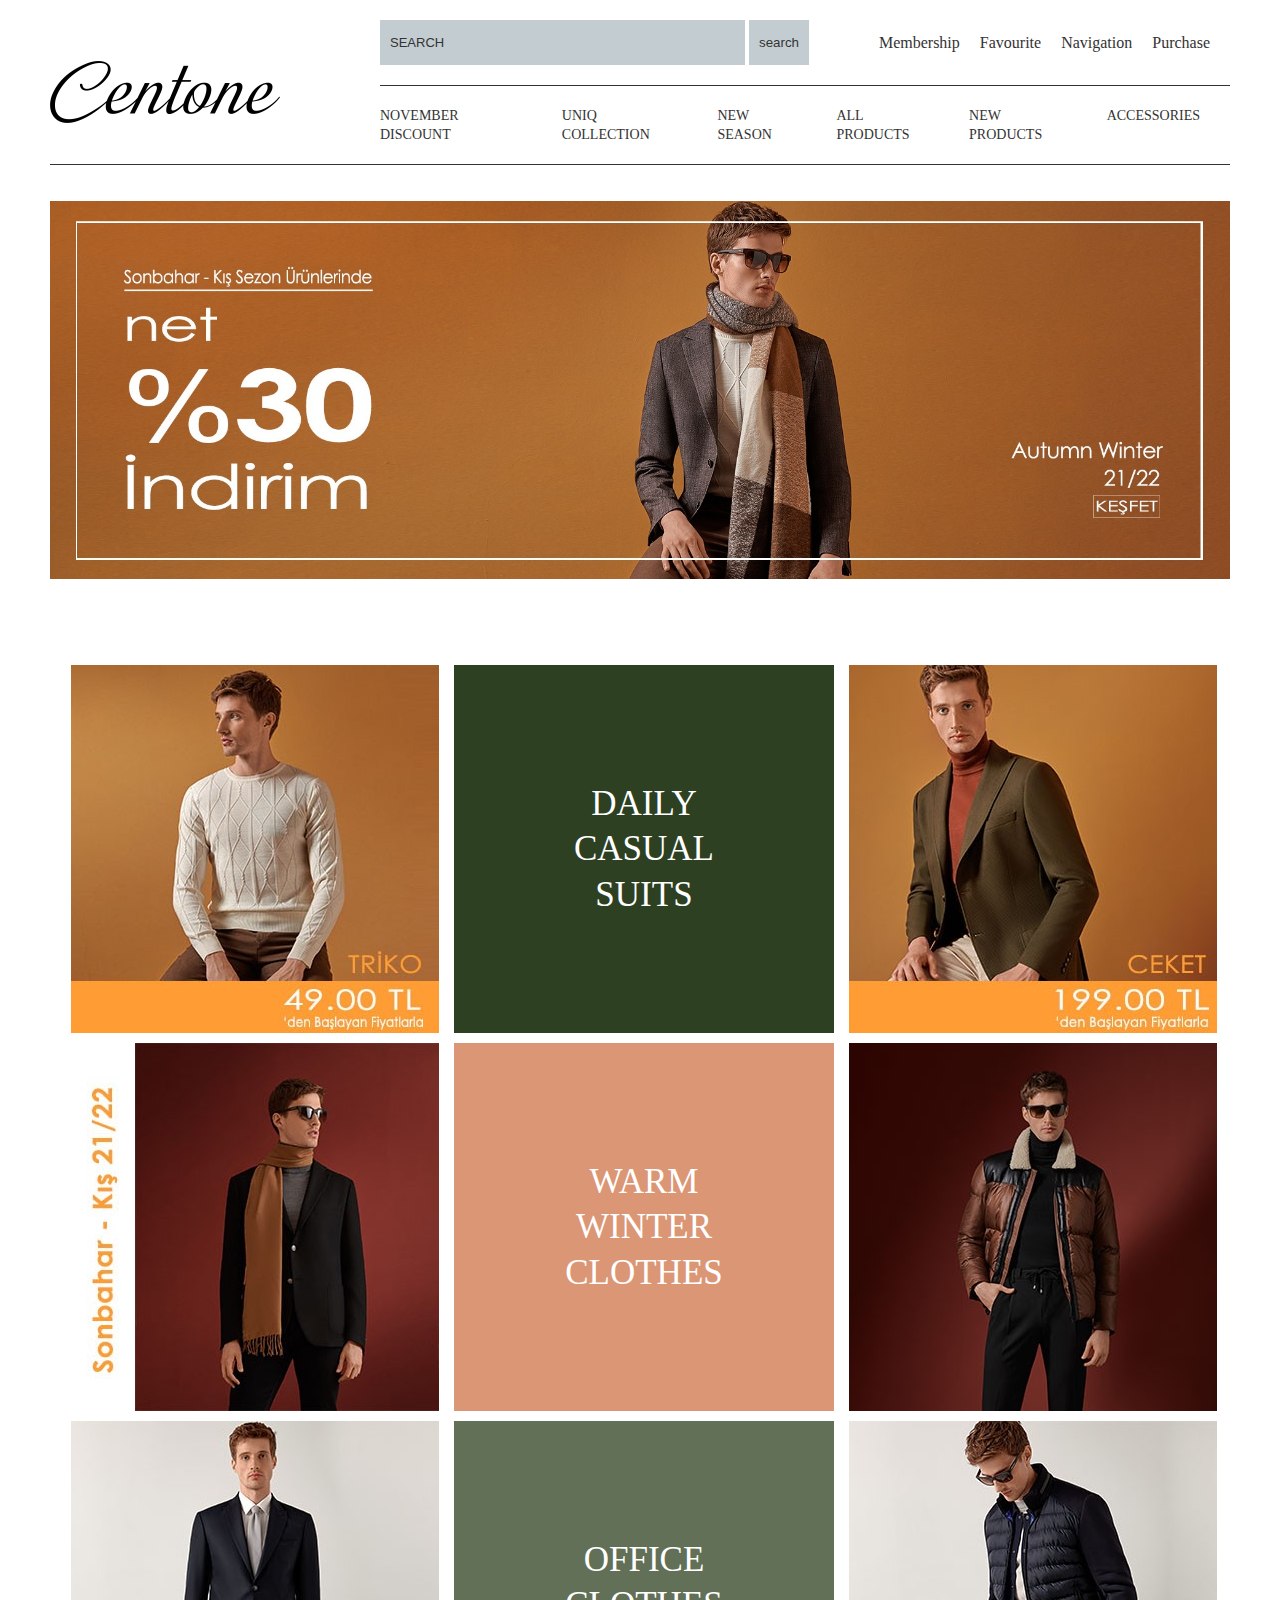
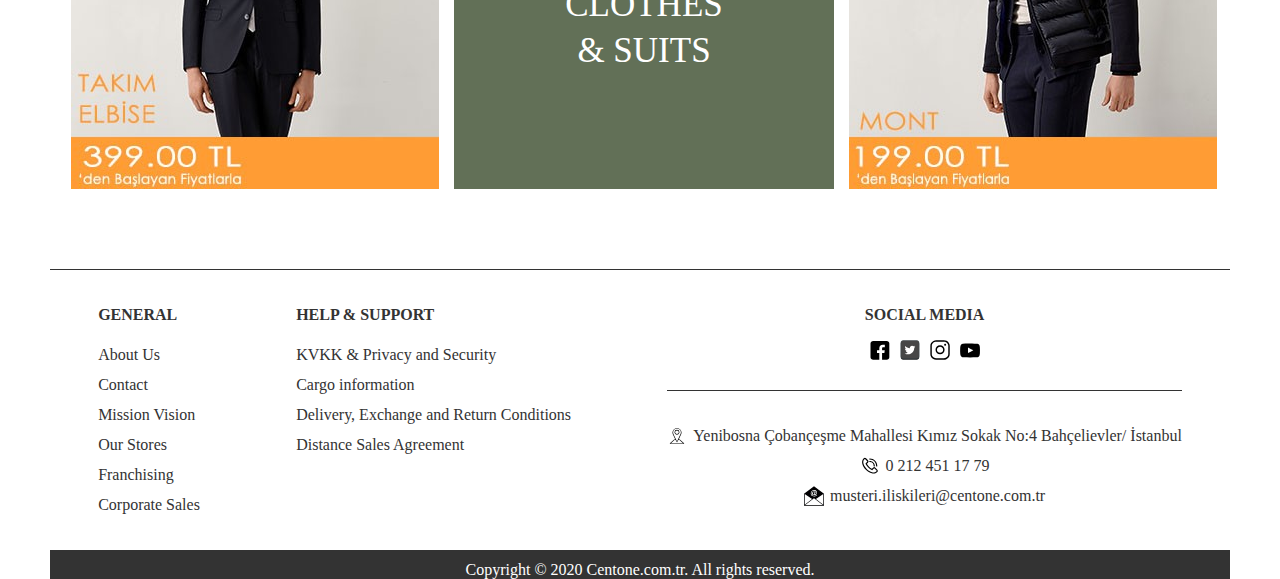
==== commit aa81dafe: "middle section resposive/product__items" ====
--- a/homepage.html
+++ b/homepage.html
@@ -70,7 +70,7 @@
 			</div>
 		</header>
 		<div class="products-section">
-			<div class="section__container">
+			<div class="container">
 				<ul class="products__item">
 					<li class="products__item-list">
 						<a href="detail.html" class="products__item-link item-1"
@@ -109,7 +109,7 @@
 						/></a>
 					</li>
 					<li class="products__item-list">
-						<a href="detail.html" class="products__item-link item-8"> Office<br />clothes<br />&<br />Suits</a>
+						<a href="detail.html" class="products__item-link item-8"> Office<br />clothes<br />& Suits</a>
 					</li>
 					<li class="products__item-list">
 						<a href="detail.html" class="products__item-link item-9"
--- a/style.css
+++ b/style.css
@@ -453,6 +453,26 @@
 	}
 }
 
+@media screen and (max-width: 1200px) {
+	.products__item {
+		grid-template-columns: repeat(2, 368px);
+		grid-template-rows: repeat(6, 1fr);
+		justify-content: center;
+	}
+	.products__item-list:nth-child(2) {
+		grid-column: 1 / 3;
+		grid-row: 1 / 2;
+	}
+	.products__item-list:nth-child(5) {
+		grid-column: 1 / 3;
+		grid-row: 3 / 4;
+	}
+	.products__item-list:nth-child(8) {
+		grid-column: 1 / 3;
+		grid-row: 5 / 6;
+	}
+}
+
 @media screen and (max-width: 1150px) {
 	.icon-nav__list {
 		flex-wrap: wrap;
@@ -526,9 +546,18 @@
 	.logo {
 		width: 110px;
 	}
+
+	.products__item {
+		grid-template-columns: repeat(2, 368px);
+		grid-template-rows: repeat(6, 1fr);
+		justify-content: flex-start;
+	}
 }
 
 @media screen and (max-width: 1000px) {
+	.header__inner {
+		margin-bottom: 30px;
+	}
 	.icon-nav__list {
 		flex-wrap: wrap;
 	}
@@ -553,17 +582,26 @@
 		display: flex;
 		flex-direction: column;
 		align-items: center;
-		color: #e66109;
-		border: 1px solid #7e7777;
+		color: #25211e;
 		padding: 20px 50px;
-		background-color: #d6d5cb;
-	}
+		background-color: #fff;
+		box-shadow: 1px 1px 11px 3px rgb(0 0 0 / 10%);
+	}
+	.banner-text__title {
+		text-transform: uppercase;
+		margin-bottom: 15px;
+		font-weight: bold;
+		color: #045204;
+	}
+
 	.banner-text__btn {
 		border: 1px solid #c0842a;
-		padding: 3px 10px;
-	}
-	p {
-		margin-bottom: 10px;
+		padding: 10px 30px;
+		text-transform: uppercase;
+	}
+	.banner-text > p {
+		font-size: 20px;
+		margin-bottom: 20px;
 		font-weight: 900;
 	}
 	.logo {
@@ -603,10 +641,7 @@
 		display: flex;
 		flex-direction: column;
 		align-items: center;
-		color: #e66109;
-		border: 1px solid #7e7777;
 		padding: 20px 50px;
-		background-color: #d6d5cb;
 	}
 	.banner-text__btn {
 		border: 1px solid #c0842a;
